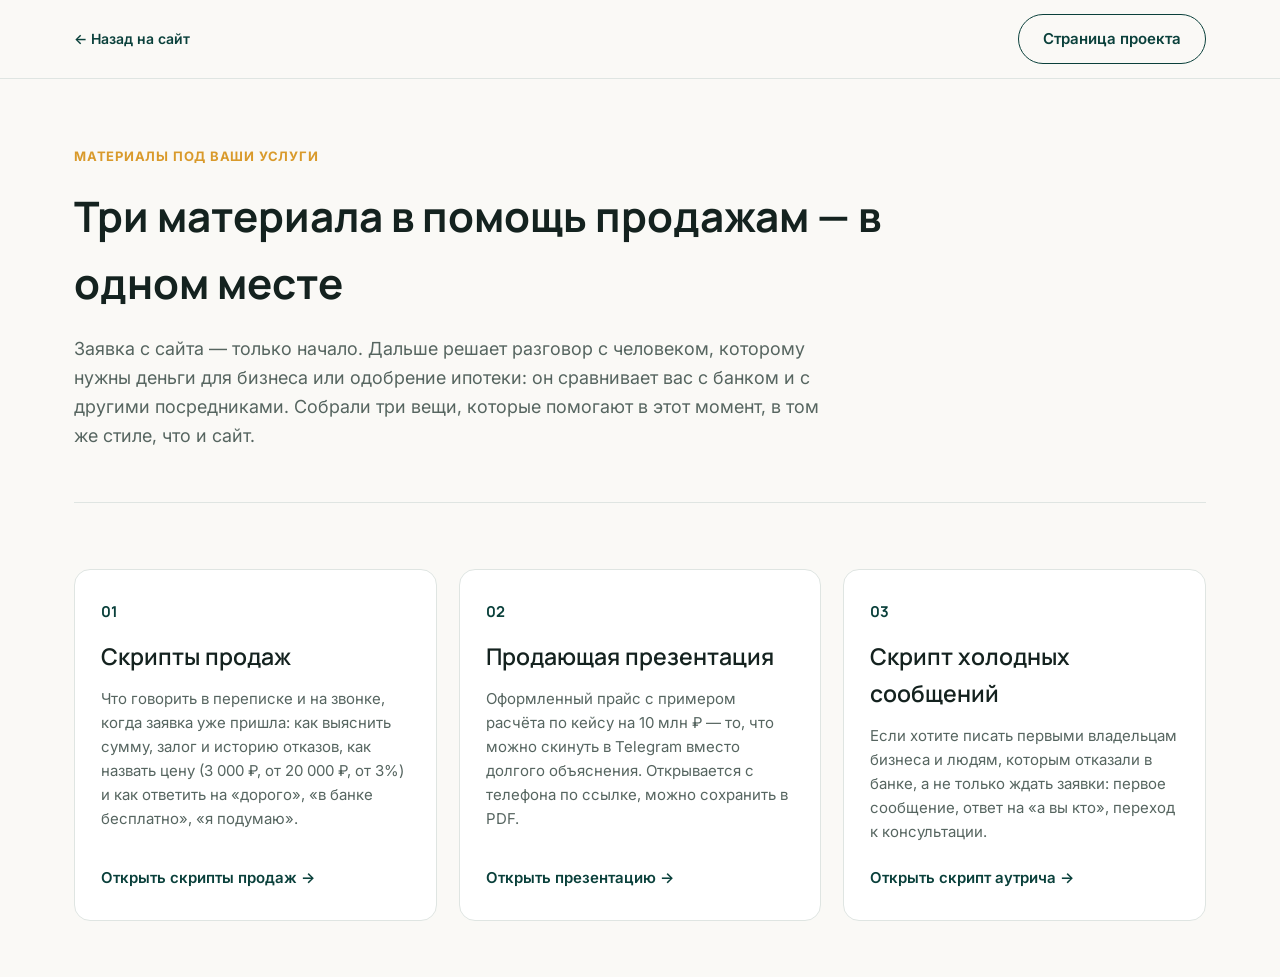
==== materials.html @ c690b62a "Add paid-package materials: raspakovka, recommendations, sales materials, reviews, project page" ====
<!DOCTYPE html>
<html lang="ru">
<head>
<meta charset="UTF-8">
<meta name="viewport" content="width=device-width, initial-scale=1.0">
<title>Материалы для продаж — Анна Захарова</title>
<meta name="description" content="Скрипты продаж, продающая презентация и скрипт холодных сообщений под услуги кредитного брокера — три материала в одном месте.">
<meta name="robots" content="noindex">
<link rel="preconnect" href="https://fonts.googleapis.com">
<link rel="preconnect" href="https://fonts.gstatic.com" crossorigin>
<link href="https://fonts.googleapis.com/css2?family=Manrope:wght@600;700;800&family=Inter:wght@400;500;600;700;800&display=swap" rel="stylesheet">
<link rel="stylesheet" href="styles.css">
<link rel="stylesheet" href="materials.css">
</head>
<body>

<div class="doc-bar">
  <div class="doc-bar__inner">
    <a href="index.html" class="doc-bar__back">← <span>Назад на сайт</span></a>
    <div class="doc-bar__actions">
      <a href="report/" class="btn btn--ghost">Страница проекта</a>
    </div>
  </div>
</div>

<div class="container">

  <section class="doc-hero">
    <p class="eyebrow">Материалы под ваши услуги</p>
    <h1>Три материала в помощь продажам — в одном месте</h1>
    <p class="doc-hero__lead">Заявка с сайта — только начало. Дальше решает разговор с человеком, которому нужны деньги для бизнеса или одобрение ипотеки: он сравнивает вас с банком и с другими посредниками. Собрали три вещи, которые помогают в этот момент, в том же стиле, что и сайт.</p>
  </section>

  <section class="doc-section">
    <div class="hub-grid">

      <div class="hub-card">
        <span class="hub-card__num">01</span>
        <p class="hub-card__title">Скрипты продаж</p>
        <p class="hub-card__lead">Что говорить в переписке и на звонке, когда заявка уже пришла: как выяснить сумму, залог и историю отказов, как назвать цену (3 000 ₽, от 20 000 ₽, от 3%) и как ответить на «дорого», «в банке бесплатно», «я подумаю».</p>
        <a href="scripts.html" class="hub-card__link">Открыть скрипты продаж →</a>
      </div>

      <div class="hub-card">
        <span class="hub-card__num">02</span>
        <p class="hub-card__title">Продающая презентация</p>
        <p class="hub-card__lead">Оформленный прайс с примером расчёта по кейсу на 10 млн ₽ — то, что можно скинуть в Telegram вместо долгого объяснения. Открывается с телефона по ссылке, можно сохранить в PDF.</p>
        <a href="presentation.html" class="hub-card__link">Открыть презентацию →</a>
      </div>

      <div class="hub-card">
        <span class="hub-card__num">03</span>
        <p class="hub-card__title">Скрипт холодных сообщений</p>
        <p class="hub-card__lead">Если хотите писать первыми владельцам бизнеса и людям, которым отказали в банке, а не только ждать заявки: первое сообщение, ответ на «а вы кто», переход к консультации.</p>
        <a href="outreach.html" class="hub-card__link">Открыть скрипт аутрича →</a>
      </div>

    </div>
  </section>

</div>

</body>
</html>
---- styles.css ----
:root {
  --clr-bg: #faf9f6;
  --clr-bg-alt: #eef3f1;
  --clr-surface: #ffffff;
  --clr-ink: #14221f;
  --clr-ink-soft: #566560;
  --clr-accent: #0f5c55;
  --clr-accent-dark: #0a403b;
  --clr-gold: #d99a2b;
  --clr-border: #dfe5e2;
  --radius: 16px;
  --shadow: 0 20px 50px -25px rgba(10, 64, 59, 0.32);
  --font-head: 'Manrope', sans-serif;
  --font-body: 'Inter', sans-serif;
}

* { box-sizing: border-box; }
html { scroll-behavior: smooth; }
body {
  margin: 0;
  font-family: var(--font-body);
  background: var(--clr-bg);
  color: var(--clr-ink);
  line-height: 1.6;
}
img { max-width: 100%; display: block; }
a { color: inherit; text-decoration: none; }
ul { margin: 0; padding: 0; list-style: none; }
h1, h2, h3 { font-family: var(--font-head); font-weight: 700; margin: 0 0 12px; color: var(--clr-ink); }
p { margin: 0 0 12px; }

.container { max-width: 1180px; margin: 0 auto; padding: 0 24px; }

.btn {
  display: inline-flex; align-items: center; justify-content: center;
  padding: 12px 24px; border-radius: 999px; font-weight: 600; font-size: 15px;
  border: 1px solid transparent; cursor: pointer; transition: transform .18s ease, box-shadow .18s ease, background .18s ease;
  white-space: nowrap;
}
.btn--primary { background: var(--clr-accent-dark); color: #fff; }
.btn--primary:hover { background: var(--clr-accent); transform: translateY(-2px); box-shadow: 0 12px 24px -12px rgba(10,64,59,.55); }
.btn--ghost { background: transparent; color: var(--clr-accent-dark); border-color: var(--clr-accent-dark); }
.btn--ghost:hover { background: var(--clr-accent-dark); color: #fff; }
.btn--lg { padding: 15px 30px; font-size: 16px; }

.section-tag {
  display: inline-block; font-size: 13px; font-weight: 700; letter-spacing: .08em; text-transform: uppercase;
  color: var(--clr-accent-dark); margin-bottom: 12px;
}
.section-tag--light { color: #bfe3de; }
.section-lead { max-width: 640px; color: var(--clr-ink-soft); font-size: 17px; }

/* HEADER */
.header {
  position: sticky; top: 0; z-index: 100; background: rgba(250, 249, 246, .92);
  backdrop-filter: blur(10px); border-bottom: 1px solid transparent; transition: border-color .2s, box-shadow .2s;
}
.header.scrolled { border-color: var(--clr-border); box-shadow: 0 8px 24px -20px rgba(0,0,0,.2); }
.header__inner {
  display: flex; align-items: center; justify-content: space-between; gap: 24px; min-width: 0; padding: 16px 24px;
}
.logo { display: flex; align-items: center; gap: 10px; font-family: var(--font-head); font-size: 20px; font-weight: 800; flex-shrink: 0; color: var(--clr-ink); }
.logo__mark { flex-shrink: 0; color: var(--clr-accent-dark); }
.logo span { color: var(--clr-gold); }
.nav { display: flex; gap: 22px; }
.nav a { font-size: 14.5px; font-weight: 500; color: var(--clr-ink-soft); white-space: nowrap; transition: color .15s; }
.nav a:hover { color: var(--clr-accent-dark); }
.header__actions { display: flex; align-items: center; gap: 16px; flex-shrink: 0; }
.header__phone { font-weight: 600; font-size: 14.5px; white-space: nowrap; }
.burger { display: none; flex-direction: column; gap: 5px; background: none; border: none; cursor: pointer; padding: 4px; }
.burger span { width: 22px; height: 2px; background: var(--clr-ink); border-radius: 2px; }

/* HERO */
.hero { padding: 72px 0 64px; background: linear-gradient(180deg, var(--clr-bg-alt), var(--clr-bg)); }
.hero__inner { display: grid; grid-template-columns: 1.15fr .85fr; gap: 56px; align-items: center; }
.eyebrow { display: inline-block; font-size: 13px; font-weight: 700; letter-spacing: .06em; text-transform: uppercase; color: var(--clr-gold); margin-bottom: 16px; }
.hero h1 { font-size: 42px; line-height: 1.18; margin-bottom: 18px; }
.hero__lead { font-size: 18px; color: var(--clr-ink-soft); margin-bottom: 28px; }
.hero__cta { display: flex; gap: 14px; flex-wrap: wrap; margin-bottom: 40px; }
.hero__stats { display: flex; gap: 36px; flex-wrap: wrap; }
.stat__num { display: block; font-family: var(--font-head); font-size: 32px; font-weight: 800; color: var(--clr-accent-dark); }
.stat__label { font-size: 13.5px; color: var(--clr-ink-soft); }

.hero__card {
  background: var(--clr-surface); border-radius: var(--radius); box-shadow: var(--shadow);
  overflow: hidden; border: 1px solid var(--clr-border);
}
.hero__card-photo {
  height: 220px; display: flex; flex-direction: column; align-items: center; justify-content: center; gap: 14px;
  background: linear-gradient(135deg, var(--clr-accent), var(--clr-accent-dark));
  color: #fff;
}
.hero__logo-mark { flex-shrink: 0; }
.hero__logo-word { font-family: var(--font-head); font-size: 19px; font-weight: 700; letter-spacing: .04em; }
.hero__card-body { padding: 26px; }
.hero__card-quote { font-family: var(--font-head); font-weight: 600; font-size: 17px; color: var(--clr-ink); }
.hero__card-name { font-size: 14px; color: var(--clr-ink-soft); font-weight: 600; }

/* ADVANTAGES */
.adv-section { padding: 88px 0; }
.adv-section h2, .services h2, .price-section h2, .process h2, .reviews h2, .faq h2, .form-section h2 { font-size: 34px; }
.adv-grid { display: grid; grid-template-columns: repeat(3, 1fr); gap: 28px; margin-top: 40px; }
.adv { background: var(--clr-surface); border: 1px solid var(--clr-border); border-radius: var(--radius); padding: 28px; }
.adv__icon { width: 46px; height: 46px; border-radius: 12px; background: var(--clr-bg-alt); color: var(--clr-accent-dark); display: flex; align-items: center; justify-content: center; margin-bottom: 16px; }
.adv__icon svg { width: 24px; height: 24px; }
.adv h3 { font-size: 18px; }
.adv p { color: var(--clr-ink-soft); font-size: 15px; margin: 0; }

/* SERVICES */
.services { padding: 0 0 88px; }
.services-grid { display: grid; grid-template-columns: repeat(3, 1fr); gap: 24px; margin-top: 40px; }
.service { background: var(--clr-surface); border: 1px solid var(--clr-border); border-radius: var(--radius); padding: 26px; display: flex; flex-direction: column; }
.service--accent { background: linear-gradient(160deg, var(--clr-accent-dark), var(--clr-accent)); color: #fff; border: none; }
.service--accent h3, .service--accent .service__price { color: #fff; }
.service--accent .service__badge { background: rgba(255,255,255,.18); color: #fff; }
.service__badge { align-self: flex-start; font-size: 12px; font-weight: 700; text-transform: uppercase; letter-spacing: .04em; background: var(--clr-bg-alt); color: var(--clr-accent-dark); padding: 5px 12px; border-radius: 999px; margin-bottom: 14px; }
.service h3 { font-size: 19px; }
.service p { color: var(--clr-ink-soft); font-size: 14.5px; flex: 1; }
.service--accent p { color: rgba(255,255,255,.88); }
.service__price { font-weight: 700; font-size: 16px; margin-top: 8px; }

/* CAMP (payment model) */
.camp { background: linear-gradient(150deg, #0f4f49, #082e2a); color: #eef2f8; padding: 88px 0; }
.camp__inner { display: grid; grid-template-columns: 1.2fr .8fr; gap: 48px; align-items: center; }
.camp h2 { color: #fff; font-size: 34px; }
.camp__lead { color: #bcd6d1; font-size: 17px; }
.camp__list { margin: 20px 0 28px; display: flex; flex-direction: column; gap: 10px; }
.camp__list li { padding-left: 26px; position: relative; color: #d6ebe7; font-size: 15px; }
.camp__list li::before { content: '✓'; position: absolute; left: 0; color: var(--clr-gold); font-weight: 700; }
.camp__card { background: rgba(255,255,255,.06); border: 1px solid rgba(255,255,255,.15); border-radius: var(--radius); padding: 28px; backdrop-filter: blur(6px); }
.camp__card-row { display: flex; justify-content: space-between; padding: 14px 0; border-bottom: 1px solid rgba(255,255,255,.12); font-size: 15px; }
.camp__card-row:last-child { border-bottom: none; }
.camp__card-row span { color: #a2c6c0; }
.camp__card-row strong { color: #fff; }

/* PRICE */
.price-section { padding: 88px 0; }
.price-table { margin-top: 36px; border: 1px solid var(--clr-border); border-radius: var(--radius); overflow: hidden; background: var(--clr-surface); }
.price-row { display: grid; grid-template-columns: 1.6fr 1.4fr 1.2fr; gap: 12px; padding: 16px 24px; border-bottom: 1px solid var(--clr-border); font-size: 15px; align-items: center; }
.price-row:last-child { border-bottom: none; }
.price-row--head { background: var(--clr-bg-alt); font-weight: 700; font-size: 13px; text-transform: uppercase; letter-spacing: .04em; color: var(--clr-ink-soft); }
.price-row--accent { background: #e8f3f1; font-weight: 700; }
.price-row span:last-child { text-align: right; font-weight: 600; }
.price-row--head span:last-child { font-weight: 700; }
.price-note { margin-top: 18px; font-size: 13.5px; color: var(--clr-ink-soft); }

/* PROCESS */
.process { padding: 0 0 88px; }
.process-grid { display: grid; grid-template-columns: repeat(5, 1fr); gap: 20px; margin-top: 40px; }
.step { text-align: center; }
.step__num {
  display: flex; align-items: center; justify-content: center; width: 44px; height: 44px; margin: 0 auto 16px;
  border-radius: 50%; background: var(--clr-accent-dark); color: #fff; font-family: var(--font-head); font-weight: 700; font-size: 18px;
}
.step h3 { font-size: 16px; }
.step p { font-size: 14px; color: var(--clr-ink-soft); }

/* WHO IT'S FOR */
.reviews { padding: 0 0 88px; }
.reviews-grid { display: grid; grid-template-columns: repeat(3, 1fr); gap: 24px; margin-top: 40px; }
.review { background: var(--clr-surface); border: 1px solid var(--clr-border); border-radius: var(--radius); padding: 26px; }
.review h3 { font-size: 17px; }
.review p { color: var(--clr-ink-soft); font-size: 14.5px; margin: 0; }
.reviews__note { margin-top: 20px; font-size: 13px; color: var(--clr-ink-soft); opacity: .8; }

/* FAQ */
.faq { padding: 0 0 88px; }
.faq__list { margin-top: 36px; display: flex; flex-direction: column; gap: 12px; max-width: 760px; }
.faq__item { background: var(--clr-surface); border: 1px solid var(--clr-border); border-radius: 12px; padding: 18px 22px; }
.faq__item summary { cursor: pointer; font-weight: 600; font-size: 16px; list-style: none; position: relative; padding-right: 24px; }
.faq__item summary::-webkit-details-marker { display: none; }
.faq__item summary::after { content: '+'; position: absolute; right: 0; top: 0; font-size: 20px; color: var(--clr-accent-dark); }
.faq__item[open] summary::after { content: '−'; }
.faq__item p { margin-top: 12px; color: var(--clr-ink-soft); font-size: 15px; }

/* FORM */
.form-section { padding: 0 0 96px; }
.form-section__inner { display: grid; grid-template-columns: 1.1fr .9fr; gap: 32px; align-items: stretch; }
.form-card { background: var(--clr-surface); border: 1px solid var(--clr-border); border-radius: var(--radius); padding: 36px; box-shadow: var(--shadow); }
.form { display: flex; flex-direction: column; gap: 16px; margin-top: 8px; }
.form label { display: flex; flex-direction: column; gap: 6px; font-size: 14px; font-weight: 600; color: var(--clr-ink-soft); }
.form input, .form select, .form textarea {
  font-family: var(--font-body); font-size: 15px; padding: 12px 14px; border-radius: 10px; border: 1px solid var(--clr-border);
  background: var(--clr-bg); color: var(--clr-ink); resize: vertical;
}
.form input:focus, .form select:focus, .form textarea:focus { outline: none; border-color: var(--clr-accent-dark); }
.form-note { font-size: 12.5px; color: var(--clr-ink-soft); margin-top: -4px; }
.info-card { border-radius: var(--radius); border: 1px solid var(--clr-border); background: var(--clr-bg-alt); padding: 32px; display: flex; flex-direction: column; justify-content: center; gap: 16px; }
.info-card h3 { font-size: 19px; }
.info-card p { color: var(--clr-ink-soft); font-size: 15px; margin: 0; }
.info-card__list { display: flex; flex-direction: column; gap: 12px; margin-top: 4px; }
.info-card__list li { padding-left: 24px; position: relative; font-size: 14.5px; color: var(--clr-ink-soft); }
.info-card__list li::before { content: '✓'; position: absolute; left: 0; color: var(--clr-accent-dark); font-weight: 700; }

/* FOOTER */
.footer { background: #082e2a; color: #bcd6d1; padding: 64px 0 0; }
.footer__inner { display: grid; grid-template-columns: 1.5fr 1fr 1fr 1fr; gap: 32px; padding-bottom: 40px; }
.footer__col { display: flex; flex-direction: column; gap: 10px; }
.footer__col h4 { color: #fff; font-family: var(--font-body); font-size: 14px; text-transform: uppercase; letter-spacing: .05em; margin-bottom: 4px; }
.footer__col a { color: #9fc3bd; font-size: 14.5px; }
.footer__col a:hover { color: #fff; }
.logo--footer { color: #fff; }
.logo--footer span { color: var(--clr-gold); }
.footer__legal { font-size: 12.5px; color: #74a09a; line-height: 1.7; }
.footer__bottom { border-top: 1px solid rgba(255,255,255,.12); padding: 20px 24px; font-size: 13px; color: #74a09a; text-align: center; }

/* FAB */
.fab {
  position: fixed; bottom: 24px; right: 24px; width: 56px; height: 56px; border-radius: 50%;
  background: var(--clr-accent-dark); color: #fff; display: flex; align-items: center; justify-content: center;
  box-shadow: 0 12px 24px -8px rgba(0,0,0,.35); z-index: 90; transition: transform .2s;
}
.fab:hover { transform: scale(1.08); }
.fab svg { width: 26px; height: 26px; }

/* REVEAL */
.reveal { opacity: 0; transform: translateY(24px); transition: opacity .6s ease, transform .6s ease; }
.reveal.is-visible { opacity: 1; transform: none; }

/* RESPONSIVE */
@media (max-width: 1180px) {
  .nav { gap: 16px; }
  .nav a { font-size: 14px; }
}
@media (max-width: 1100px) {
  .nav { display: none; }
  .burger { display: flex; }
  .nav.is-open {
    display: flex; flex-direction: column; position: absolute; top: 100%; left: 0; right: 0;
    background: var(--clr-surface); padding: 20px 24px; gap: 16px; border-bottom: 1px solid var(--clr-border);
  }
}
@media (max-width: 900px) {
  .hero__inner { grid-template-columns: 1fr; }
  .hero__card { order: -1; }
  .adv-grid, .services-grid, .reviews-grid { grid-template-columns: repeat(2, 1fr); }
  .process-grid { grid-template-columns: repeat(3, 1fr); }
  .camp__inner { grid-template-columns: 1fr; }
  .form-section__inner { grid-template-columns: 1fr; }
  .footer__inner { grid-template-columns: 1fr 1fr; }
  .price-row { grid-template-columns: 1.6fr 1fr .8fr; font-size: 13.5px; padding: 14px 16px; }
}
@media (max-width: 560px) {
  .header__phone { display: none; }
  .hero h1 { font-size: 30px; }
  .adv-grid, .services-grid, .reviews-grid, .process-grid { grid-template-columns: 1fr; }
  .hero__stats { gap: 24px; }
  .footer__inner { grid-template-columns: 1fr; }
}
@media (max-width: 380px) {
  .logo span { display: none; }
}

.case { margin-top: 28px; background: var(--clr-surface); border: 1px solid var(--clr-border); border-left: 4px solid var(--clr-gold); border-radius: var(--radius); padding: 24px 28px; max-width: 760px; }
.case strong { font-family: var(--font-head); font-size: 22px; color: var(--clr-accent-dark); display: block; margin-bottom: 6px; }
.case p { margin: 0; color: var(--clr-ink-soft); font-size: 15px; }
.social { display: flex; flex-wrap: wrap; gap: 10px; margin-top: 4px; }
---- materials.css ----
/* Стили для материалов: скрипты продаж, презентация, аутрич */

.doc-bar {
  position: sticky;
  top: 0;
  z-index: 50;
  background: rgba(250, 249, 246, 0.94);
  backdrop-filter: blur(10px);
  border-bottom: 1px solid var(--clr-border);
}
.doc-bar__inner {
  display: flex;
  align-items: center;
  justify-content: space-between;
  gap: 16px;
  padding: 14px 24px;
  max-width: 1180px;
  margin: 0 auto;
}
.doc-bar__back { font-weight: 600; font-size: 14px; color: var(--clr-accent-dark); }
.doc-bar__back:hover { color: var(--clr-accent); }
.doc-bar__actions { display: flex; gap: 10px; align-items: center; }

.doc-hero { padding: 64px 0 40px; }
.doc-hero h1 { font-size: 42px; max-width: 860px; margin-bottom: 18px; }
.doc-hero__lead { font-size: 18px; color: var(--clr-ink-soft); max-width: 760px; }

.toc {
  display: flex;
  flex-wrap: wrap;
  gap: 10px;
  margin-top: 30px;
  padding-top: 26px;
  border-top: 1px solid var(--clr-border);
}
.toc a {
  font-size: 14px;
  font-weight: 600;
  padding: 8px 16px;
  border-radius: 999px;
  background: var(--clr-surface);
  border: 1px solid var(--clr-border);
  transition: all 0.2s ease;
}
.toc a:hover { border-color: var(--clr-accent); color: var(--clr-accent-dark); }

.doc-section { padding: 56px 0; border-top: 1px solid var(--clr-border); }
.doc-section:first-of-type { border-top: none; }
.doc-section h2 { font-size: 32px; margin-bottom: 10px; }
.doc-section__lead { color: var(--clr-ink-soft); max-width: 780px; margin-bottom: 34px; }

.card {
  background: var(--clr-surface);
  border: 1px solid var(--clr-border);
  border-radius: var(--radius);
  padding: 26px 28px;
  margin-bottom: 18px;
}
.card__title {
  font-family: var(--font-head);
  font-size: 21px;
  font-weight: 600;
  margin-bottom: 12px;
}
.card__note { font-size: 14px; color: var(--clr-ink-soft); margin-top: 12px; }
.card p + p { margin-top: 10px; }

.card__step {
  display: inline-flex;
  align-items: center;
  justify-content: center;
  width: 30px;
  height: 30px;
  border-radius: 50%;
  background: var(--clr-accent-dark);
  color: #fff;
  font-size: 14px;
  font-weight: 700;
  font-family: var(--font-body);
  margin-right: 12px;
  flex: none;
}
.card__head { display: flex; align-items: center; margin-bottom: 14px; }
.card__head .card__title { margin-bottom: 0; }

.say {
  border-left: 3px solid var(--clr-accent-dark);
  background: var(--clr-bg-alt);
  border-radius: 0 10px 10px 0;
  padding: 14px 18px;
  margin: 12px 0;
  font-size: 15.5px;
}
.say + .say { margin-top: 10px; }
.say__who {
  display: block;
  font-size: 12px;
  font-weight: 700;
  letter-spacing: 0.1em;
  text-transform: uppercase;
  color: var(--clr-accent-dark);
  margin-bottom: 6px;
}
.say--client {
  border-left-color: var(--clr-ink-soft);
  background: var(--clr-surface);
  border: 1px solid var(--clr-border);
  border-left: 3px solid var(--clr-ink-soft);
}
.say--client .say__who { color: var(--clr-ink-soft); }
.say--stop {
  border-left-color: #b03a2e;
  background: #fdf3f1;
}
.say--stop .say__who { color: #b03a2e; }

.ul { margin: 12px 0 0 20px; }
.ul li { margin-bottom: 8px; }
.ul li::marker { color: var(--clr-accent-dark); }

.grid-2 { display: grid; grid-template-columns: repeat(2, 1fr); gap: 18px; }
.grid-2 .card { margin-bottom: 0; }
.grid-3 { display: grid; grid-template-columns: repeat(3, 1fr); gap: 18px; }
.grid-3 .card { margin-bottom: 0; }

.tag {
  display: inline-block;
  font-size: 12px;
  font-weight: 700;
  letter-spacing: 0.08em;
  text-transform: uppercase;
  color: var(--clr-accent-dark);
  background: var(--clr-bg-alt);
  border-radius: 999px;
  padding: 5px 12px;
  margin-bottom: 12px;
}

.tip {
  background: var(--clr-bg-alt);
  border-radius: var(--radius);
  padding: 22px 26px;
  margin-top: 24px;
  border: 1px dashed var(--clr-accent-dark);
}
.tip strong { color: var(--clr-accent-dark); }

.calc { width: 100%; border-collapse: collapse; margin-top: 16px; font-size: 15px; }
.calc td { padding: 12px 0; border-bottom: 1px solid var(--clr-border); }
.calc td:last-child { text-align: right; font-weight: 600; white-space: nowrap; }
.calc tr:last-child td { border-bottom: none; font-size: 17px; padding-top: 16px; }
.calc tr:last-child td:last-child { color: var(--clr-accent-dark); }

.pitch { text-align: center; padding: 70px 0 40px; }
.pitch h1 { font-size: 52px; margin: 14px auto 20px; max-width: 900px; }
.pitch__lead { font-size: 19px; color: var(--clr-ink-soft); max-width: 700px; margin: 0 auto 30px; }
.pitch__meta {
  display: flex;
  justify-content: center;
  flex-wrap: wrap;
  gap: 34px;
  padding-top: 28px;
  border-top: 1px solid var(--clr-border);
  max-width: 800px;
  margin: 0 auto;
}
.pitch__meta div { text-align: center; }
.pitch__meta b { display: block; font-family: var(--font-head); font-size: 26px; color: var(--clr-accent-dark); }
.pitch__meta span { font-size: 13px; color: var(--clr-ink-soft); }

.offer {
  display: flex;
  justify-content: space-between;
  align-items: baseline;
  gap: 20px;
  padding: 18px 0;
  border-bottom: 1px solid var(--clr-border);
}
.offer:last-child { border-bottom: none; }
.offer__name { font-weight: 600; }
.offer__desc { display: block; font-weight: 400; font-size: 14px; color: var(--clr-ink-soft); margin-top: 4px; }
.offer__price { white-space: nowrap; font-family: var(--font-head); font-size: 20px; color: var(--clr-accent-dark); }

.cta-final {
  background: #0a403b;
  border-radius: var(--radius);
  padding: 54px 40px;
  text-align: center;
  margin: 20px 0 70px;
}
.cta-final h2 { color: #f3efe2; font-size: 32px; margin-bottom: 12px; }
.cta-final p { color: #bfe3de; max-width: 560px; margin: 0 auto 26px; }

.eyebrow--center { display: block; text-align: center; margin: 0 auto 14px; width: fit-content; }

@media (max-width: 560px) {
  .doc-bar__actions .btn--ghost { display: none; }
  .doc-bar__actions .btn { padding: 10px 16px; font-size: 14px; }
}

@media (max-width: 860px) {
  .grid-2, .grid-3 { grid-template-columns: 1fr; }
  .doc-hero h1 { font-size: 30px; }
  .pitch h1 { font-size: 34px; }
  .doc-section h2 { font-size: 25px; }
  .doc-bar__inner { padding: 12px 18px; }
  .doc-bar__back span { display: none; }
  .offer { flex-direction: column; gap: 6px; }
}

@media print {
  .doc-bar, .toc, .fab, .no-print { display: none !important; }
  body { background: #fff; font-size: 12pt; }
  .card, .tip, .say { break-inside: avoid; }
  .doc-section { padding: 22px 0; page-break-inside: auto; }
  .cta-final { background: #fff; border: 2px solid #0a403b; }
  .cta-final h2 { color: #0a403b; }
  .cta-final p { color: var(--clr-ink-soft); }
  a { text-decoration: none; }
}

/* Хаб-страница материалов */
.hub-grid {
  display: grid;
  grid-template-columns: repeat(3, 1fr);
  gap: 22px;
  margin-top: 10px;
}
.hub-card {
  background: var(--clr-surface);
  border: 1px solid var(--clr-border);
  border-radius: var(--radius);
  padding: 30px 26px;
  display: flex;
  flex-direction: column;
  transition: border-color 0.2s ease, transform 0.2s ease;
}
.hub-card:hover { border-color: var(--clr-accent); transform: translateY(-3px); }
.hub-card__num {
  font-family: var(--font-head);
  font-size: 15px;
  font-weight: 700;
  color: var(--clr-accent-dark);
  margin-bottom: 14px;
}
.hub-card__title { font-family: var(--font-head); font-size: 23px; font-weight: 600; margin-bottom: 12px; }
.hub-card__lead { color: var(--clr-ink-soft); font-size: 15px; flex: 1; margin-bottom: 22px; }
.hub-card__link {
  display: inline-flex;
  align-items: center;
  gap: 8px;
  font-weight: 600;
  color: var(--clr-accent-dark);
  font-size: 15px;
}
.hub-card__link:hover { color: var(--clr-accent); }

@media (max-width: 860px) {
  .hub-grid { grid-template-columns: 1fr; }
}

/* Чек-лист, таблицы, мини-метки */
.tbl { width: 100%; border-collapse: collapse; font-size: 15px; margin-top: 12px; }
.tbl th, .tbl td { text-align: left; padding: 11px 12px; border-bottom: 1px solid var(--clr-border); vertical-align: top; }
.tbl th { font-size: 12px; letter-spacing: .08em; text-transform: uppercase; color: var(--clr-accent-dark); background: var(--clr-bg-alt); }
.tbl-wrap { overflow-x: auto; }
.draft { display: inline-block; font-size: 12px; font-weight: 700; color: #8a5a00; background: #fdf1d6; border-radius: 999px; padding: 3px 10px; margin-left: 8px; vertical-align: middle; }
.checklist li { position: relative; padding-left: 28px; margin-bottom: 10px; }
.checklist li::before { content: ""; position: absolute; left: 0; top: 4px; width: 16px; height: 16px; border: 2px solid var(--clr-accent-dark); border-radius: 4px; }
.post { white-space: pre-line; }
@media (max-width: 860px) { .doc-hero { padding: 40px 0 28px; } }
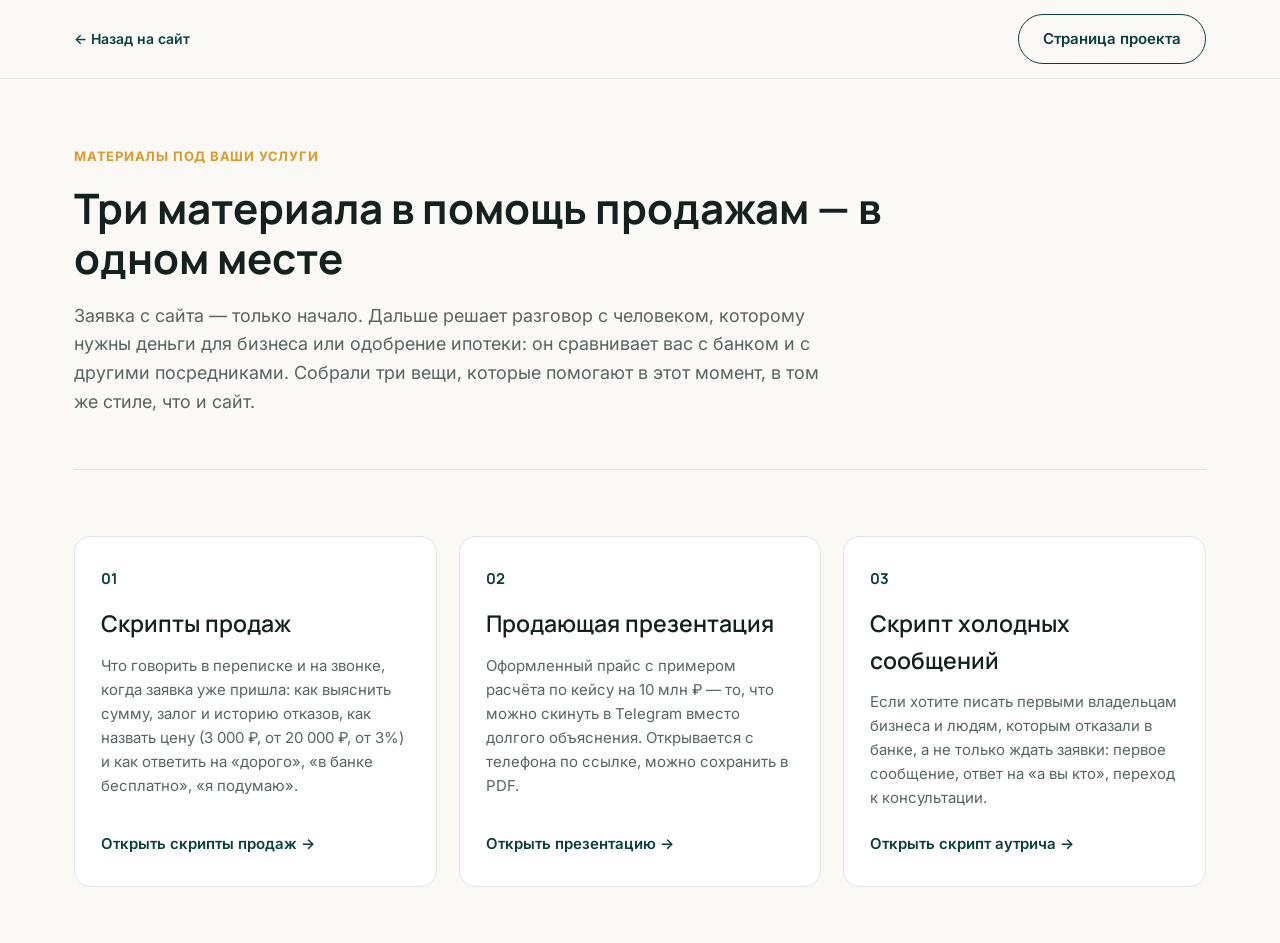
==== commit a8abe974: "Mobile: stack tables as cards" ====
--- a/materials.html
+++ b/materials.html
@@ -10,7 +10,7 @@
 <link rel="preconnect" href="https://fonts.gstatic.com" crossorigin>
 <link href="https://fonts.googleapis.com/css2?family=Manrope:wght@600;700;800&family=Inter:wght@400;500;600;700;800&display=swap" rel="stylesheet">
 <link rel="stylesheet" href="styles.css">
-<link rel="stylesheet" href="materials.css">
+<link rel="stylesheet" href="materials.css?v=3">
 </head>
 <body>
 
--- a/materials.css
+++ b/materials.css
@@ -269,3 +269,57 @@
 .checklist li::before { content: ""; position: absolute; left: 0; top: 4px; width: 16px; height: 16px; border: 2px solid var(--clr-accent-dark); border-radius: 4px; }
 .post { white-space: pre-line; }
 @media (max-width: 860px) { .doc-hero { padding: 40px 0 28px; } }
+
+/* Мобильная адаптация */
+.doc-hero h1, .doc-section h2, .pitch h1 { line-height: 1.2; }
+.hub-card, .card, .say { min-width: 0; overflow-wrap: anywhere; }
+@media (max-width: 640px) {
+  .container { padding: 0 16px; }
+  .doc-bar__inner { padding: 10px 16px; }
+  .doc-bar__actions .btn { padding: 9px 14px; font-size: 13px; }
+  .doc-bar__actions .btn--primary[onclick] { display: none; }
+  .doc-hero { padding: 28px 0 20px; }
+  .doc-hero h1 { font-size: 26px; }
+  .doc-hero__lead { font-size: 16px; }
+  .doc-section { padding: 32px 0; }
+  .doc-section h2 { font-size: 22px; }
+  .doc-section__lead { margin-bottom: 20px; }
+  .card { padding: 18px 16px; }
+  .card__title { font-size: 18px; }
+  .say { padding: 12px 14px; font-size: 15px; }
+  .toc { flex-wrap: nowrap; overflow-x: auto; margin-right: -16px; padding-right: 16px; -webkit-overflow-scrolling: touch; }
+  .toc a { white-space: nowrap; flex: none; }
+  .hub-grid { grid-template-columns: 1fr; gap: 14px; }
+  .hub-card { padding: 22px 18px; }
+  .tbl { font-size: 14px; }
+  .tbl th, .tbl td { padding: 8px 8px; }
+  .tbl-wrap { margin: 0 -4px; }
+  .calc { font-size: 14px; }
+  .offer { padding: 14px 0; }
+  .offer__price { font-size: 17px; }
+  .pitch { padding: 36px 0 24px; }
+  .pitch h1 { font-size: 28px; }
+  .pitch__lead { font-size: 16px; }
+  .pitch__meta { gap: 18px; }
+  .pitch__meta b { font-size: 22px; }
+  .cta-final { padding: 32px 18px; margin-bottom: 40px; }
+  .cta-final h2 { font-size: 24px; }
+  .cta-final .btn { white-space: normal; text-align: center; }
+  .poster { padding: 28px 16px; border-radius: 18px; }
+  .poster h2 { font-size: 24px; }
+  .kpi { grid-template-columns: repeat(2, 1fr); }
+  .kpi b { font-size: 26px; }
+}
+
+/* Таблицы на телефоне превращаются в карточки */
+@media (max-width: 640px) {
+  .doc-bar__back span { display: inline; }
+  .tbl-wrap { overflow: visible; margin: 0; }
+  .tbl, .tbl tbody, .tbl tr, .tbl td { display: block; width: 100%; }
+  .tbl tr:first-child:has(th) { display: none; }
+  .tbl tr { border: 1px solid var(--clr-border); border-radius: 12px; padding: 6px 12px; margin-bottom: 10px; background: var(--clr-surface); }
+  .tbl td { border: 0; padding: 6px 0; }
+  .tbl td::before { content: attr(data-label); display: block; font-size: 11px; font-weight: 700; letter-spacing: .08em; text-transform: uppercase; color: var(--clr-accent-dark); margin-bottom: 1px; }
+  .tbl td[data-label=""]::before, .tbl td:not([data-label])::before { display: none; }
+  .tbl td:first-child { font-weight: 700; }
+}
